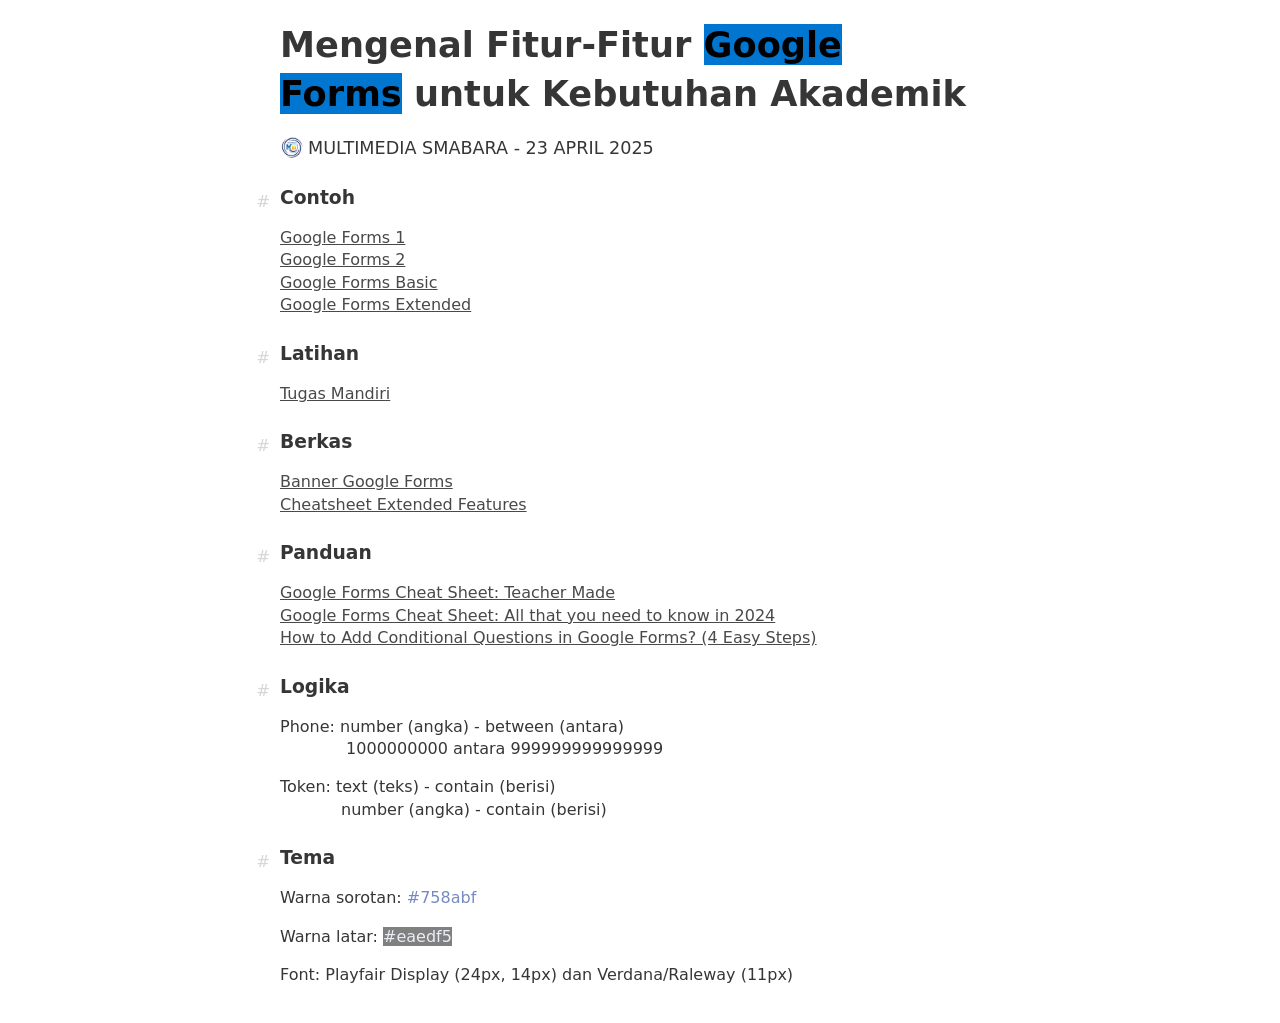
==== 23042025.html @ bf04ea5f "230425" ====
<!DOCTYPE html>
<html lang="en">
<head>
 <meta charset="UTF-8">
 <meta name="viewport" content="width=device-width, initial-scale=1.0">
 <title>Google Forms - 23 April</title>
 <style>
		body {font-family: system-ui, -apple-system, BlinkMacSystemFont, segoe ui, roboto, oxygen, ubuntu, cantarell, fira sans, droid sans, helvetica neue, segoe ui emoji, apple color emoji, noto color emoji, sans-serif;font-weight: 400;line-height: 1.4;color: #363636;background: #fff;text-rendering: optimizeLegibility;word-wrap: break-word;margin: 20px auto;padding: 0 40px;min-height: 100vh;display: flex;flex-direction: column;align-items: stretch;}
		main {max-width: 720px;margin: 0 auto;width: 100%;}
		h1,h2,h3,h4,h5,h6 {font-weight: 600;margin-bottom: 12px;margin-top: 24px;color: #000;color: var(--text-bright);}
		h2,h3,h4,h5,h6 {position: relative}
		h1 {font-size: 2.2em;margin-top: 0}
		h1+p {font-size: 1.1em}
		:is(h1,h2,h3,h4,h5,h6)+:is(h2,h3,h4,h5,h6) {margin-top: 0}
		mark {background-color: #0076d1;}
		a {text-decoration: none;color: #0076d1;}
		a:hover {text-decoration: underline}
		.anchor0 {color: #000;color: var(--text-bright);text-decoration: none;}
		.anchor0:hover {text-decoration: none;}
		.anchor {color: #000;color: var(--text-bright);font-weight: 400;opacity: .9;line-height: .5em;text-decoration: underline;}
		.anchor:hover {text-decoration: none;}
		h2 .anchor,h3 .anchor,h4 .anchor,h5 .anchor,h6 .anchor {color: var(--text);position: absolute;top: 0;right: 100%;padding-right: 10px;opacity: .2;transition: opacity .2s ease;font-size: 1.5ex;line-height: 2em;text-decoration: none;}	
		h2:hover .anchor,h3:hover .anchor,h4:hover .anchor,h5:hover .anchor,h6:hover .anchor {opacity: 1}
		.logo {background: url('./23042025/multimedia.PNG') no-repeat center center;background-size: contain;width: 24px;height: 24px;display: inline-block;vertical-align: top;margin-right: 4px;}
 </style>
</head>
<body>
	<main>
  <h1 id="headline">
    <a class="anchor0" href="./23042025/GIF_Google-Forms.GIF" title="GIF">Mengenal Fitur-Fitur</a>&nbsp;<mark><a class="anchor0" href="./23042025/PNG_Google-Forms.PNG" title="PNG">Google Forms</a></mark>&nbsp;<a class="anchor0" href="./23042025/GIF_Google-Forms.GIF" title="GIF">untuk Kebutuhan Akademik</a>
  </h1>
		<p>
			<span class="logo"></span>MULTIMEDIA SMABARA - 23 APRIL 2025
		</p>
		
		<h3 id="contoh">
			<a class="anchor" href="#contoh" title="Contoh">#</a>Contoh
		</h3>
		<p>
			<a class="anchor" href="https://docs.google.com/forms/d/e/1FAIpQLSeyJG8Q91jNDzg3odWFz-pLTr6l0trHDXGAJ77teymiEqZ_AA/viewform?usp=dialog" title="Preview">Google Forms 1</a><br>
			<a class="anchor" href="https://docs.google.com/forms/d/e/1FAIpQLSeyVchLGjZ8Jn7IYQc56ddV7skVtwJy5lpZEDXqZa7TdtYu7w/viewform?usp=dialog" title="Practice">Google Forms 2</a><br>
			<a class="anchor" href="https://docs.google.com/forms/d/e/1FAIpQLSeb4SqGwUrLQduyQb2iVdxZR03C_CpEnFyZ-u4RyUtYSlosDw/viewform?usp=dialog" title="Optional">Google Forms Basic</a><br>
			<a class="anchor" href="https://docs.google.com/forms/d/e/1FAIpQLSdZThijK3Jrhuby3WXj0pCtRqYSV9C-4JyqzLfq8VTfQ7FcEg/viewform?usp=dialog" title="Optional">Google Forms Extended</a>
		</p>

		<h3 id="latihan">
			<a class="anchor" href="#latihan" title="Latihan">#</a>Latihan
		</h3>
		<p>
			<a class="anchor" href="https://docs.google.com/forms/d/e/1FAIpQLScuEfWXI0IEOgYHctUCjHJbeTgYB9jECVzzAeLGNyQsUtYFbg/viewform?usp=dialog" title="Tugas">Tugas Mandiri</a>
		</p>

		<h3 id="berkas">
			<a class="anchor" href="#berkas" title="Berkas">#</a>Berkas
		</h3>
		<p>
			<a class="anchor" href="./23042025/BANNER-Google-Forms.JPG" title="Banner">Banner Google Forms</a><br>
			<a class="anchor" href="#" title="PDF">Cheatsheet Extended Features</a>
		</p>

		<h3 id="panduan">
			<a class="anchor" href="#panduan" title="Panduan">#</a>Panduan
		</h3>
		<p>
			<a class="anchor" href="https://content.twinkl.co.uk/image/1e/0f/nz-ty-1674764659-google-forms-cheat-sheet_ver_1.jpg" title="Cheatsheet">Google Forms Cheat Sheet: Teacher Made</a><br>
			<a class="anchor" href="https://extendedforms.io/blog/google-forms-cheat-sheet" title="Cheatsheet">Google Forms Cheat Sheet: All that you need to know in 2024</a><br>
			<a class="anchor" href="https://extendedforms.io/blog/conditional-questions-in-google-forms" title="Logic">How to Add Conditional Questions in Google Forms? (4 Easy Steps)</a>
		</p>

		<h3 id="logika">
			<a class="anchor" href="#logika" title="Logika">#</a>Logika
		</h3>
		<p>Phone: number (angka) - between (antara)<br>&nbsp;&nbsp;&nbsp;&nbsp;&nbsp;&nbsp;&nbsp;&nbsp;&nbsp;&nbsp;&nbsp;&nbsp;&nbsp;1000000000 antara 999999999999999</p>
		<p>Token: text (teks) - contain (berisi)<br>&nbsp;&nbsp;&nbsp;&nbsp;&nbsp;&nbsp;&nbsp;&nbsp;&nbsp;&nbsp;&nbsp;&nbsp;number (angka) - contain (berisi)</p>

		<h3 id="tema">
			<a class="anchor" href="#tema" title="Tema">#</a>Tema
		</h3>
		<p>Warna sorotan: <span style="color: #758abf;">#758abf</span></p>
		<p>Warna latar: <span style="color: #eaedf5;background-color: gray;">#eaedf5</span></p>
		<p>Font: Playfair Display (24px, 14px) dan Verdana/Raleway (11px)</p>
</main>
</body>
</html>
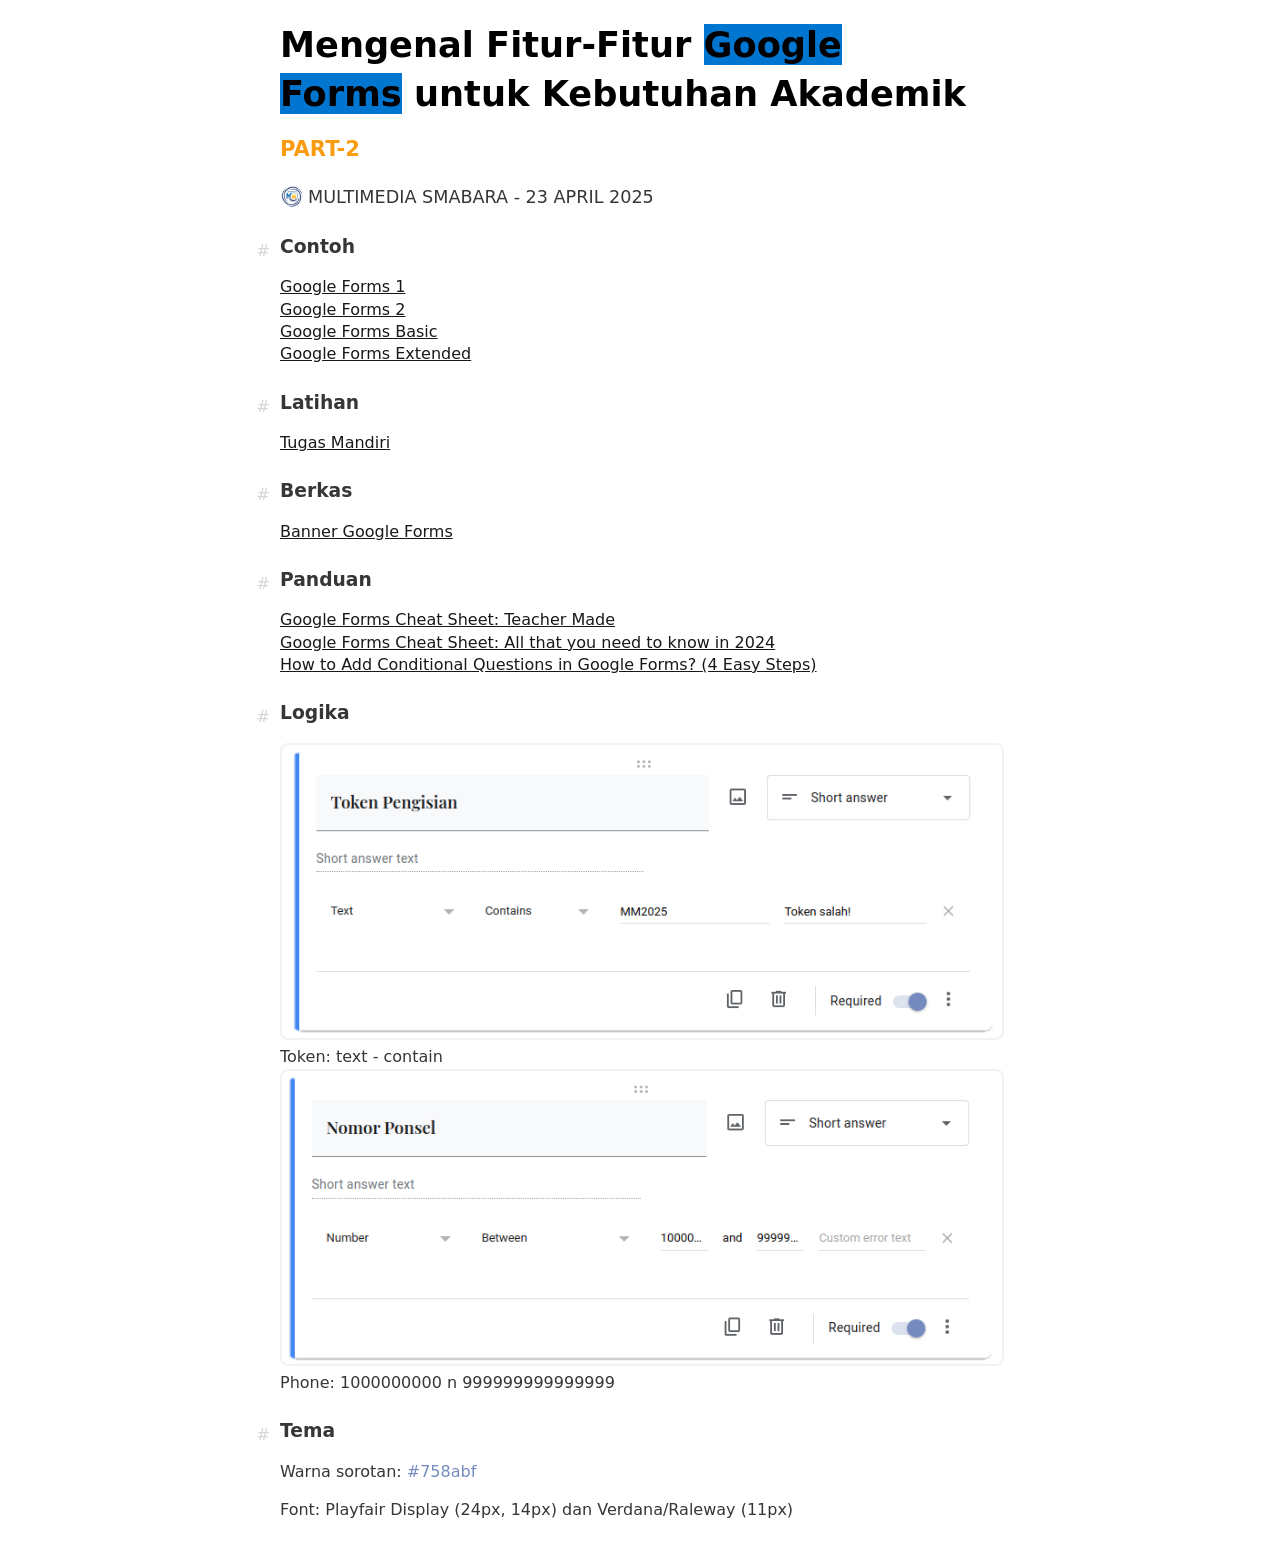
==== commit 91fc5054: "upgrade" ====
--- a/23042025.html
+++ b/23042025.html
@@ -4,6 +4,11 @@
  <meta charset="UTF-8">
  <meta name="viewport" content="width=device-width, initial-scale=1.0">
  <title>Google Forms - 23 April</title>
+ <link rel="apple-touch-icon" sizes="180x180" href="https://multimediaa.github.io/img/favicon/apple-touch.PNG">
+ <link rel="icon" type="image/png" sizes="32x32" href="https://multimediaa.github.io/img/favicon/favicon-32.PNG">
+ <link rel="icon" type="image/png" sizes="16x16" href="https://multimediaa.github.io/img/favicon/favicon-16.PNG">
+ <link rel="shortcut icon" type="image/x-icon" href="https://multimediaa.github.io/img/favicon/favicon.ICO">
+ <link rel="manifest" href="https://multimediaa.github.io/img/favicon/site.webmanifest">
  <style>
 		body {font-family: system-ui, -apple-system, BlinkMacSystemFont, segoe ui, roboto, oxygen, ubuntu, cantarell, fira sans, droid sans, helvetica neue, segoe ui emoji, apple color emoji, noto color emoji, sans-serif;font-weight: 400;line-height: 1.4;color: #363636;background: #fff;text-rendering: optimizeLegibility;word-wrap: break-word;margin: 20px auto;padding: 0 40px;min-height: 100vh;display: flex;flex-direction: column;align-items: stretch;}
 		main {max-width: 720px;margin: 0 auto;width: 100%;}
@@ -15,19 +20,23 @@
 		mark {background-color: #0076d1;}
 		a {text-decoration: none;color: #0076d1;}
 		a:hover {text-decoration: underline}
-		.anchor0 {color: #000;color: var(--text-bright);text-decoration: none;}
+		.anchor0 {color: #000;text-decoration: none;}
 		.anchor0:hover {text-decoration: none;}
-		.anchor {color: #000;color: var(--text-bright);font-weight: 400;opacity: .9;line-height: .5em;text-decoration: underline;}
+		.anchor1 {color: #fa9c11;font-size: .6em;}
+		.anchor1:hover {text-decoration: none;}
+		.anchor {color: #000;font-weight: 400;opacity: .9;line-height: .5em;text-decoration: underline;}
 		.anchor:hover {text-decoration: none;}
 		h2 .anchor,h3 .anchor,h4 .anchor,h5 .anchor,h6 .anchor {color: var(--text);position: absolute;top: 0;right: 100%;padding-right: 10px;opacity: .2;transition: opacity .2s ease;font-size: 1.5ex;line-height: 2em;text-decoration: none;}	
 		h2:hover .anchor,h3:hover .anchor,h4:hover .anchor,h5:hover .anchor,h6:hover .anchor {opacity: 1}
 		.logo {background: url('./23042025/multimedia.PNG') no-repeat center center;background-size: contain;width: 24px;height: 24px;display: inline-block;vertical-align: top;margin-right: 4px;}
+		.box {border: 2px solid rgb(0,0,0,.05);width: 100%;border-radius: 8px;}
  </style>
 </head>
 <body>
 	<main>
   <h1 id="headline">
     <a class="anchor0" href="./23042025/GIF_Google-Forms.GIF" title="GIF">Mengenal Fitur-Fitur</a>&nbsp;<mark><a class="anchor0" href="./23042025/PNG_Google-Forms.PNG" title="PNG">Google Forms</a></mark>&nbsp;<a class="anchor0" href="./23042025/GIF_Google-Forms.GIF" title="GIF">untuk Kebutuhan Akademik</a>
+		<a class="anchor1" href="./23042025/PNG_Google-Forms-2.PNG" title="Bersambung">PART-2</a>
   </h1>
 		<p>
 			<span class="logo"></span>MULTIMEDIA SMABARA - 23 APRIL 2025
@@ -55,7 +64,6 @@
 		</h3>
 		<p>
 			<a class="anchor" href="./23042025/BANNER-Google-Forms.JPG" title="Banner">Banner Google Forms</a><br>
-			<a class="anchor" href="#" title="PDF">Cheatsheet Extended Features</a>
 		</p>
 
 		<h3 id="panduan">
@@ -70,15 +78,18 @@
 		<h3 id="logika">
 			<a class="anchor" href="#logika" title="Logika">#</a>Logika
 		</h3>
-		<p>Phone: number (angka) - between (antara)<br>&nbsp;&nbsp;&nbsp;&nbsp;&nbsp;&nbsp;&nbsp;&nbsp;&nbsp;&nbsp;&nbsp;&nbsp;&nbsp;1000000000 antara 999999999999999</p>
-		<p>Token: text (teks) - contain (berisi)<br>&nbsp;&nbsp;&nbsp;&nbsp;&nbsp;&nbsp;&nbsp;&nbsp;&nbsp;&nbsp;&nbsp;&nbsp;number (angka) - contain (berisi)</p>
+		<p>
+			<img class="box" src="./23042025/Logika_Token.PNG" title="token">
+			Token: text - contain
+			<img class="box" src="./23042025/Logika_Nomor.PNG" title="nomor ponsel">
+			Phone: 1000000000 n 999999999999999
+		</p>
 
 		<h3 id="tema">
 			<a class="anchor" href="#tema" title="Tema">#</a>Tema
 		</h3>
 		<p>Warna sorotan: <span style="color: #758abf;">#758abf</span></p>
-		<p>Warna latar: <span style="color: #eaedf5;background-color: gray;">#eaedf5</span></p>
 		<p>Font: Playfair Display (24px, 14px) dan Verdana/Raleway (11px)</p>
 </main>
 </body>
-</html>+</html>
